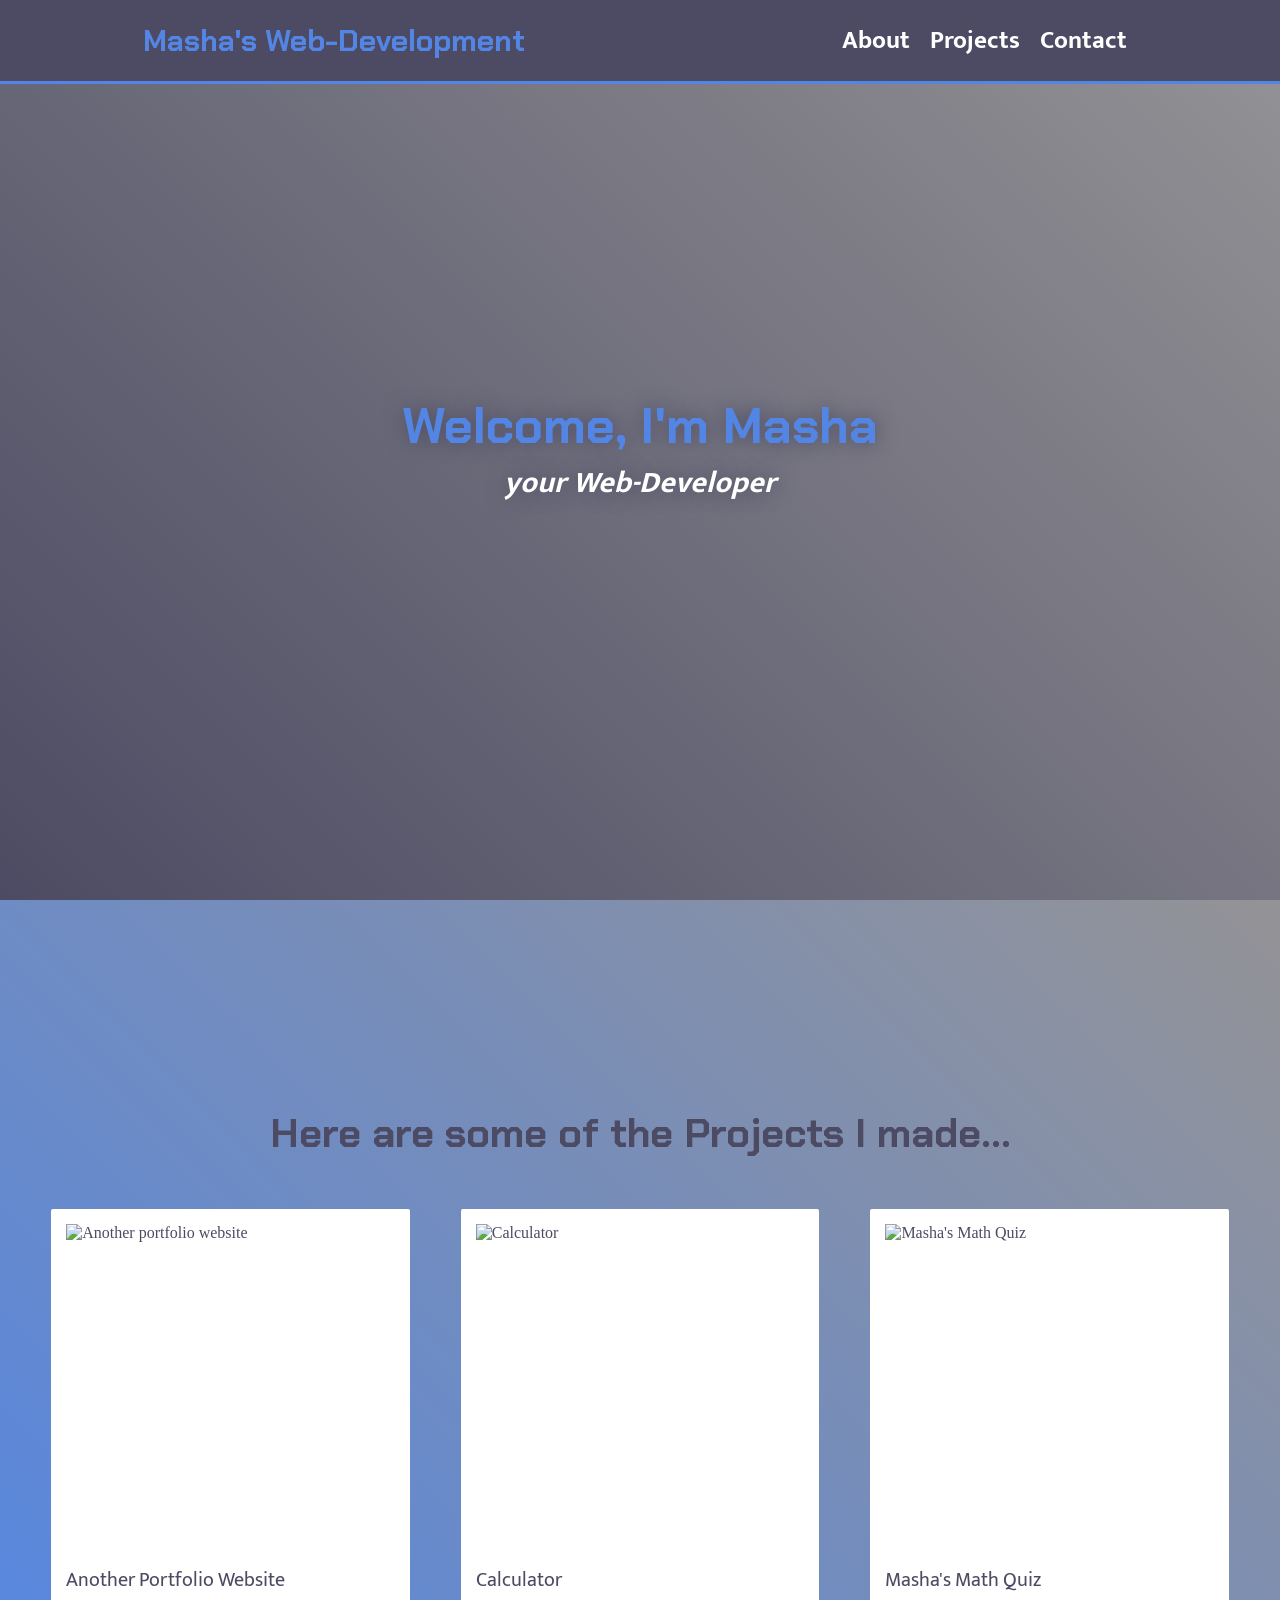
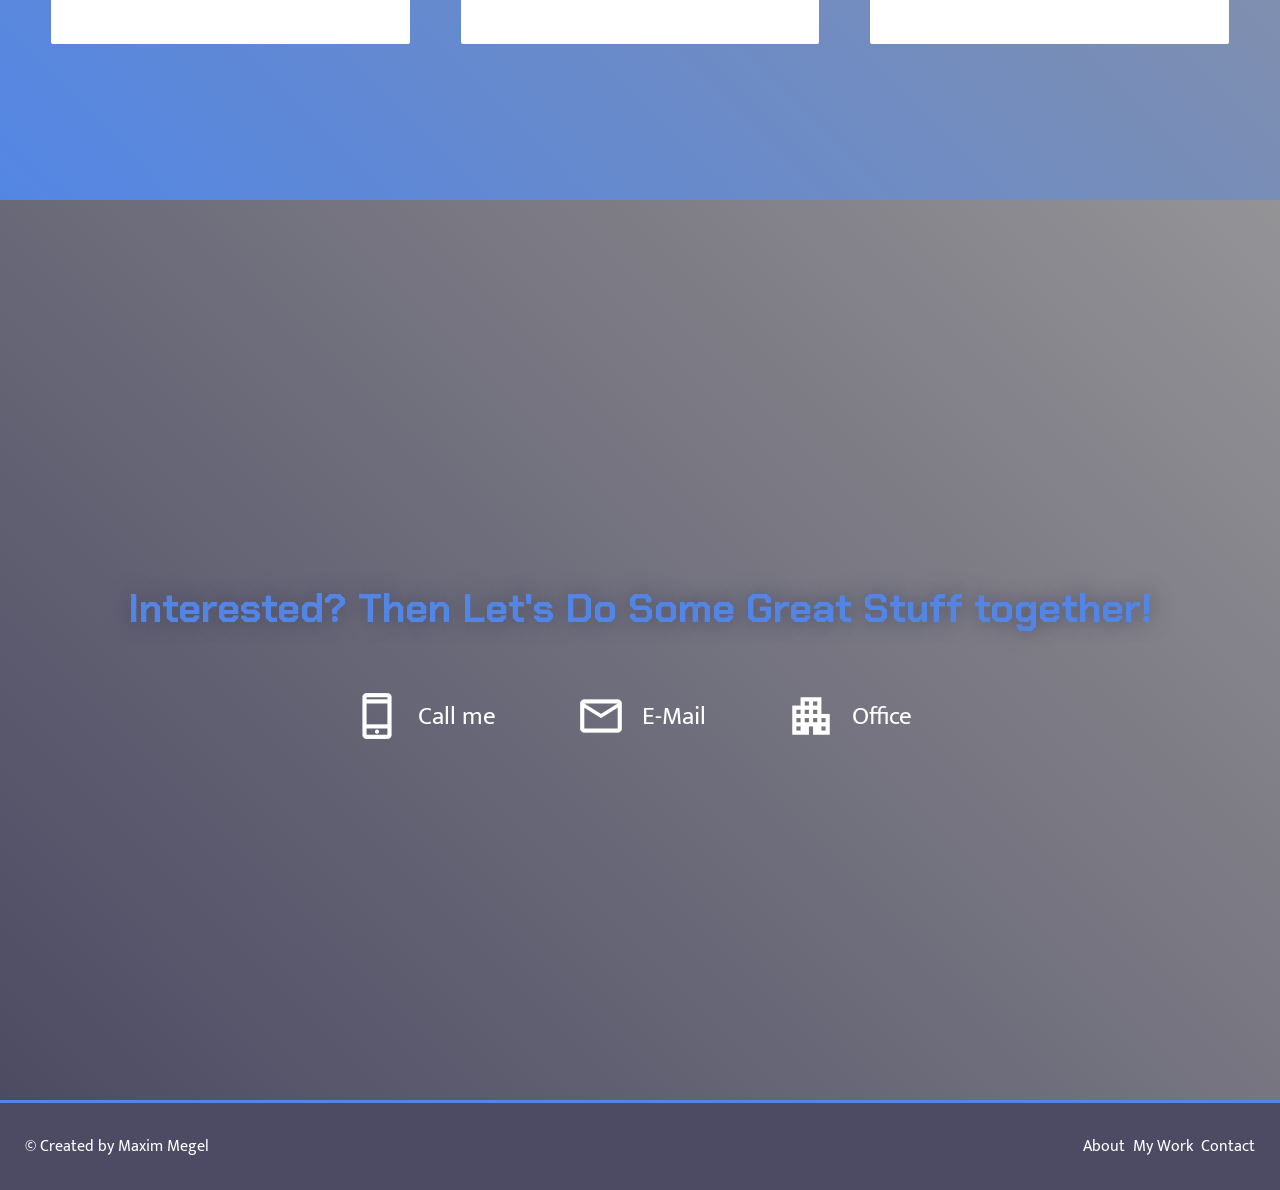
==== index.html @ 79038573 "Add files via upload" ====
<!DOCTYPE html>
<html lang="en">

<head>
    <meta charset="UTF-8">
    <meta name="viewport" content="width=device-width, initial-scale=1.0">
    <meta name="description" content="Maxim Megel Portfolio">
    <meta name="keywords" content="HTML, CSS, JavaScript">
    <meta name="author" content="Maxim Megel">
    <title>MM's Portfolio Website</title>
    <link rel="stylesheet" href="styles.css">
    <link rel="preconnect" href="https://fonts.googleapis.com">
    <link rel="preconnect" href="https://fonts.gstatic.com" crossorigin>
    <link href="https://fonts.googleapis.com/css2?family=Mukta:wght@400;700&family=Roboto+Condensed:ital,wght@0,400;0,700;1,400&display=swap" rel="stylesheet">
    <link rel="preconnect" href="https://fonts.googleapis.com">
    <link rel="preconnect" href="https://fonts.gstatic.com" crossorigin>
    <link href="https://fonts.googleapis.com/css2?family=Chakra+Petch:wght@700&display=swap" rel="stylesheet">
    <link rel="stylesheet" href="https://fonts.googleapis.com/css2?family=Material+Symbols+Outlined:opsz,wght,FILL,GRAD@20..48,100..700,0..1,-50..200">
</head>

<body>
    <header id="navbar">
        <div class="main-container-header">
            <h2>Masha's Web-Development</h2>
            <nav id="navbar">
                <ul>
                    <li>
                        <a href="#welcome-section">About</a></li>
                    <li>
                        <a href="#projects">Projects</a></li>
                    <li>
                        <a href="#contact">Contact</a></li>
                </ul>
            </nav>
        </div>
    </header>
    <main>
        <section id="welcome-section">
            <h1>Welcome, I'm Masha</h1>
            <p>your Web-Developer</p>
        </section>
        <section id="projects">
            <h2>Here are some of the Projects I made...</h2>
            <div class="project-container">


                <a href="https://www.freecodecamp.org/fcc31172ef5-6c71-417d-973d-f099c525a59e" class="project project-tile" target="_blank">
                    <img src="https://mashasspiel.000webhostapp.com/Screenshot%202023-11-22%20202321.png" alt="Another portfolio website">
                    <p>Another Portfolio Website</p>
                </a>


                <a href="https://www.freecodecamp.org/fcc31172ef5-6c71-417d-973d-f099c525a59e" class="project project-tile" target="_blank">
                    <img src="https://mashasspiel.000webhostapp.com/Screenshot%202023-11-22%20202707.png" alt="Calculator">
                    <p>Calculator</p>

                </a>
                <a href="https://www.freecodecamp.org/fcc31172ef5-6c71-417d-973d-f099c525a59e" class="project project-tile" target="_blank">
                    <img src="https://mashasspiel.000webhostapp.com/Screenshot%202023-11-22%20203024.png" alt="Masha's Math Quiz">
                    <p>Masha's Math Quiz</p>

                </a>
            </div>
        </section>
        <section id="contact">
            <h2>Interested? Then Let's Do Some Great Stuff together!</h2>
            <div class="contacts">
                <a href="https://www.freecodecamp.org/fcc31172ef5-6c71-417d-973d-f099c525a59e" target="_blank"><span class="material-symbols-outlined">
                phone_iphone
                </span>
            <p>Call me</p>
            </a>
                <a href="https://www.freecodecamp.org/fcc31172ef5-6c71-417d-973d-f099c525a59e" target="_blank"><span class="material-symbols-outlined">
                    mail
                    </span>
            <p>E-Mail</p>
            </a>
                <a href="https://www.freecodecamp.org/fcc31172ef5-6c71-417d-973d-f099c525a59e" target="_blank" id="profile-link"> <span class="material-symbols-outlined">
                        apartment
                        </span>
                    <p>Office</p>
                </a>
            </div>
        </section>
    </main>
    <footer>
        <p>&copy; Created by Maxim Megel</p>
        <ul>
            <li><a href="#welcome-section">About</a></li>
            <li><a href="#projects">My Work</a></li>
            <li><a href="#contact">Contact</a></li>
        </ul>
    </footer>
</body>

</html>
---- styles.css ----
* {
    box-sizing: border-box;
    margin: 0;
    padding: 0;
}

:root {
    --main-color: white;
    --sub-main-color: #4c4b63;
    --gray: #949396;
    --highlite-color: #5386e4;
    --title-font: 'Mukta', sans-serif;
    --welcome-font: 'Chakra Petch', sans-serif;
}

html {
    scroll-behavior: smooth;
}

body {
    background-color: var(--main-color);
}


/*---- Header ----*/

header {
    display: flex;
    justify-content: center;
    background-color: var(--sub-main-color);
    position: fixed;
    top: 0;
    width: 100%;
    z-index: 999;
    border-bottom: 3px solid var(--highlite-color);
}

.main-container-header {
    width: 100%;
    display: flex;
    justify-content: space-between;
}

.main-container-header h2 {
    font-size: 30px;
    font-family: var(--welcome-font);
    font-weight: bold;
    color: var(--highlite-color);
    align-self: center;
    margin-left: 15px;
    text-align: center;
}

header nav ul {
    display: flex;
    list-style-type: none;
    justify-content: center;
    margin-right: 15px;
    margin-left: 15px;
}

header nav ul a {
    text-decoration: none;
    color: var(--main-color);
    font-size: 25px;
    font-family: var(--title-font);
    padding: 20px 10px 20px 10px;
    display: block;
    font-weight: bold;
}

header nav ul a:hover {
    background-color: var(--highlite-color);
    color: var(--sub-main-color);
    transition: 0.4s;
}


/*---- Welcome Section ----*/

#welcome-section {
    background: linear-gradient(45deg, var(--sub-main-color), var(--gray));
    height: 100vh;
    display: flex;
    flex-direction: column;
    justify-content: center;
    align-items: center;
}

h1 {
    font-size: 50px;
    font-family: var(--welcome-font);
    font-weight: bold;
    color: var(--highlite-color);
    text-shadow: 0 0 20px var(--sub-main-color);
    text-align: center;
}

#welcome-section p {
    color: var(--main-color);
    font-size: 30px;
    font-family: var(--title-font);
    font-style: italic;
    font-weight: bold;
    text-shadow: 0 0 20px var(--sub-main-color);
    text-align: center;
}


/*---- Project Section ----*/

#projects {
    background: linear-gradient(45deg, var(--highlite-color), var(--gray));
    display: flex;
    justify-content: center;
    flex-direction: column;
    align-items: flex-start;
    min-height: 100vh;
}

#projects h2 {
    font-size: 2.5rem;
    font-family: var(--welcome-font);
    font-weight: bold;
    color: var(--sub-main-color);
    align-self: center;
    margin-top: 50px;
    margin-bottom: 50px;
    text-align: center;
}

.project-container {
    display: flex;
    justify-content: space-evenly;
    width: 100%;
}

.project {
    padding: 15px;
    height: 435px;
    width: 28%;
    background-color: var(--main-color);
    border-radius: 2px;
    display: flex;
    flex-direction: column;
    justify-content: space-between;
    transition: 0.5s;
    text-decoration: none;
    color: var(--sub-main-color);
}

.project p {
    font-size: 20px;
    padding: 2rem 0;
    font-family: var(--title-font);
}

.project img {
    height: calc(100% - 6.8rem);
    width: 100%;
    object-fit: cover;
}

.project:hover {
    background-color: #949396;
}

.project:hover p {
    color: var(--main-color)
}


/*---- Project Section ----*/

#contact {
    height: 100vh;
    background: linear-gradient(45deg, var(--sub-main-color), var(--gray));
    display: flex;
    flex-direction: column;
    justify-content: center;
    align-items: center;
}

#contact h2 {
    font-size: 2.5rem;
    font-family: var(--welcome-font);
    font-weight: bold;
    color: var(--highlite-color);
    align-self: center;
    margin-top: 50px;
    margin-bottom: 30px;
    text-align: center;
    text-shadow: 0 0 20px var(--sub-main-color);
    width: 100%;
}

.contacts {
    display: flex;
}

#contact a {
    text-decoration: none;
    display: flex;
    align-items: center;
    padding: 1rem 2rem;
    transition: 0.5s;
}

#contact a:hover {
    transform: translateY(10px);
    text-shadow: 0px 0px 2px var(--main-color);
}

#contact p {
    font-family: var(--title-font);
    color: var(--main-color);
    display: inline-block;
    font-size: 25px;
    padding: 1rem 1rem;
}

.material-symbols-outlined {
    font-variation-settings: 'FILL' 0, 'wght' 400, 'GRAD' 0, 'opsz' 24;
    font-size: 50px !important;
    color: white;
    display: inline-block;
}


/*---- Footer ----*/

footer {
    height: 10vh;
    background-color: var(--sub-main-color);
    border-top: 3px solid var(--highlite-color);
    display: flex;
    justify-content: space-between;
    align-items: center;
    padding: 25px;
}

footer ul {
    list-style-type: none;
    display: flex;
    gap: 0.5rem;
}

footer a,
footer p {
    font-family: var(--title-font);
    font-size: 1rem;
    text-decoration: none;
    color: var(--main-color);
}


/*---- Media Query ----*/

@media only screen and (min-width: 1024px) {
    .main-container-header {
        width: 1024px;
    }
}

@media only screen and (max-width: 1030px) {
    .project-container {
        flex-direction: column;
        align-items: center;
    }
    .project {
        width: 80%;
        margin-bottom: 20px;
    }
}

@media only screen and (max-width: 768px) {
    .main-container-header {
        justify-content: center;
        flex-direction: column;
    }
    .main-container-header h2 {
        padding-top: 20px;
        margin-left: 0;
    }
    header nav ul a:hover {
        background-color: var(--sub-main-color);
        color: var(--main-color);
        transition: 0s;
    }
    .contacts {
        flex-direction: column;
    }
}
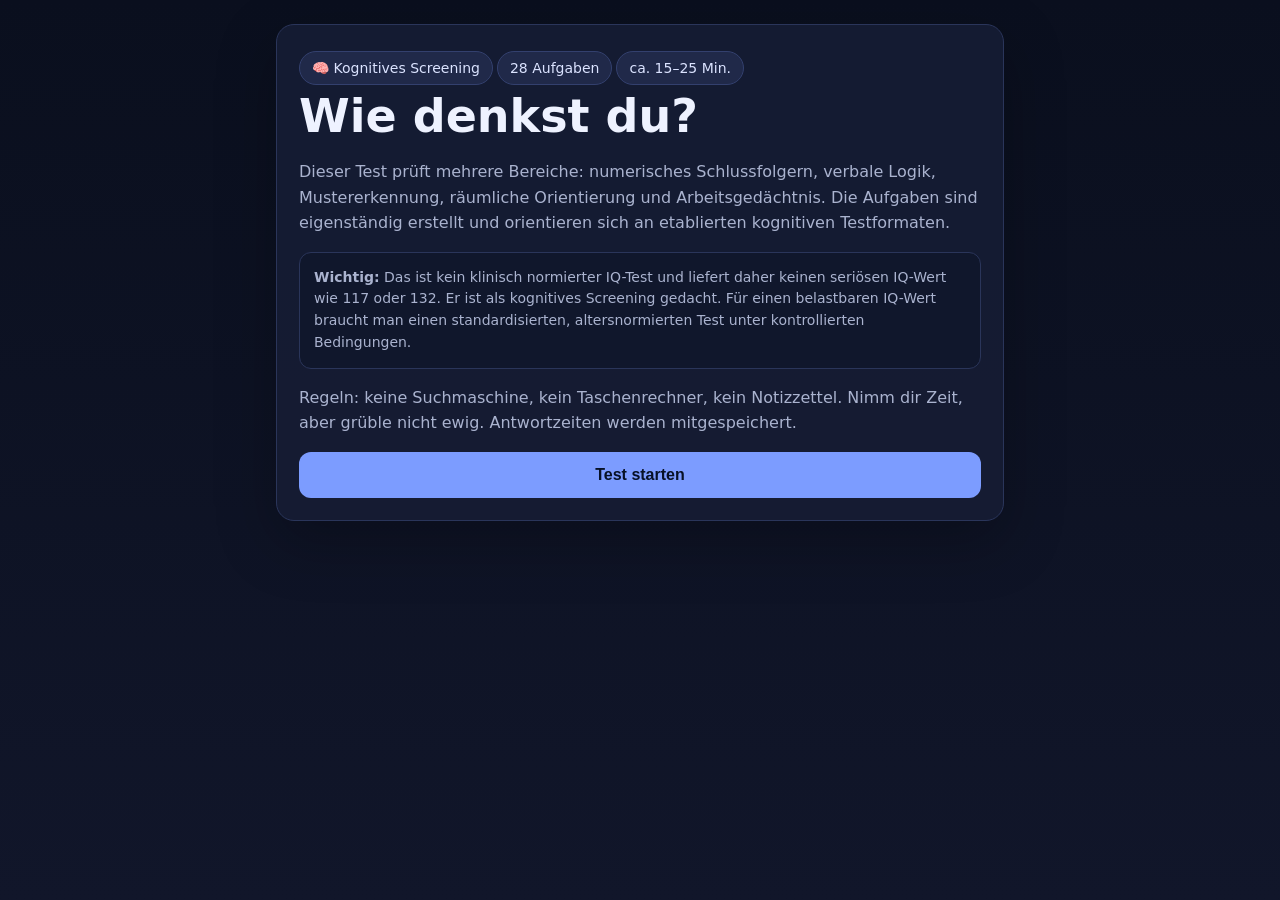
==== commit 5c0dadec: "Route branch root to cognitive screening" ====
--- a/index.html
+++ b/index.html
@@ -1,96 +1 @@
-<!DOCTYPE html>
-<html lang="en">
-
-<head>
-    <meta charset="UTF-8">
-    <meta name="viewport" content="width=device-width, initial-scale=1.0">
-    <meta name="description" content="Maxim Megel Portfolio">
-    <meta name="keywords" content="HTML, CSS, JavaScript">
-    <meta name="author" content="Maxim Megel">
-    <title>MM's Portfolio Website</title>
-    <link rel="stylesheet" href="styles.css">
-    <link rel="preconnect" href="https://fonts.googleapis.com">
-    <link rel="preconnect" href="https://fonts.gstatic.com" crossorigin>
-    <link href="https://fonts.googleapis.com/css2?family=Mukta:wght@400;700&family=Roboto+Condensed:ital,wght@0,400;0,700;1,400&display=swap" rel="stylesheet">
-    <link rel="preconnect" href="https://fonts.googleapis.com">
-    <link rel="preconnect" href="https://fonts.gstatic.com" crossorigin>
-    <link href="https://fonts.googleapis.com/css2?family=Chakra+Petch:wght@700&display=swap" rel="stylesheet">
-    <link rel="stylesheet" href="https://fonts.googleapis.com/css2?family=Material+Symbols+Outlined:opsz,wght,FILL,GRAD@20..48,100..700,0..1,-50..200">
-</head>
-
-<body>
-    <header id="navbar">
-        <div class="main-container-header">
-            <h2>Masha's Web-Development</h2>
-            <nav id="navbar">
-                <ul>
-                    <li>
-                        <a href="#welcome-section">About</a></li>
-                    <li>
-                        <a href="#projects">Projects</a></li>
-                    <li>
-                        <a href="#contact">Contact</a></li>
-                </ul>
-            </nav>
-        </div>
-    </header>
-    <main>
-        <section id="welcome-section">
-            <h1>Welcome, I'm Masha</h1>
-            <p>your Web-Developer</p>
-        </section>
-        <section id="projects">
-            <h2>Here are some of the Projects I made...</h2>
-            <div class="project-container">
-
-
-                <a href="https://www.freecodecamp.org/fcc31172ef5-6c71-417d-973d-f099c525a59e" class="project project-tile" target="_blank">
-                    <img src="https://mashasspiel.000webhostapp.com/Screenshot%202023-11-22%20202321.png" alt="Another portfolio website">
-                    <p>Another Portfolio Website</p>
-                </a>
-
-
-                <a href="https://www.freecodecamp.org/fcc31172ef5-6c71-417d-973d-f099c525a59e" class="project project-tile" target="_blank">
-                    <img src="https://mashasspiel.000webhostapp.com/Screenshot%202023-11-22%20202707.png" alt="Calculator">
-                    <p>Calculator</p>
-
-                </a>
-                <a href="https://www.freecodecamp.org/fcc31172ef5-6c71-417d-973d-f099c525a59e" class="project project-tile" target="_blank">
-                    <img src="https://mashasspiel.000webhostapp.com/Screenshot%202023-11-22%20203024.png" alt="Masha's Math Quiz">
-                    <p>Masha's Math Quiz</p>
-
-                </a>
-            </div>
-        </section>
-        <section id="contact">
-            <h2>Interested? Then Let's Do Some Great Stuff together!</h2>
-            <div class="contacts">
-                <a href="https://www.freecodecamp.org/fcc31172ef5-6c71-417d-973d-f099c525a59e" target="_blank"><span class="material-symbols-outlined">
-                phone_iphone
-                </span>
-            <p>Call me</p>
-            </a>
-                <a href="https://www.freecodecamp.org/fcc31172ef5-6c71-417d-973d-f099c525a59e" target="_blank"><span class="material-symbols-outlined">
-                    mail
-                    </span>
-            <p>E-Mail</p>
-            </a>
-                <a href="https://www.freecodecamp.org/fcc31172ef5-6c71-417d-973d-f099c525a59e" target="_blank" id="profile-link"> <span class="material-symbols-outlined">
-                        apartment
-                        </span>
-                    <p>Office</p>
-                </a>
-            </div>
-        </section>
-    </main>
-    <footer>
-        <p>&copy; Created by Maxim Megel</p>
-        <ul>
-            <li><a href="#welcome-section">About</a></li>
-            <li><a href="#projects">My Work</a></li>
-            <li><a href="#contact">Contact</a></li>
-        </ul>
-    </footer>
-</body>
-
-</html>+<!doctype html><html lang="de"><head><meta charset="utf-8"><meta http-equiv="refresh" content="0; url=./cognitive-test/index.html"><meta name="viewport" content="width=device-width,initial-scale=1"><title>Kognitives Screening</title><script>location.replace('./cognitive-test/index.html');</script></head><body><p>Weiter zum <a href="./cognitive-test/index.html">kognitiven Screening</a>…</p></body></html>
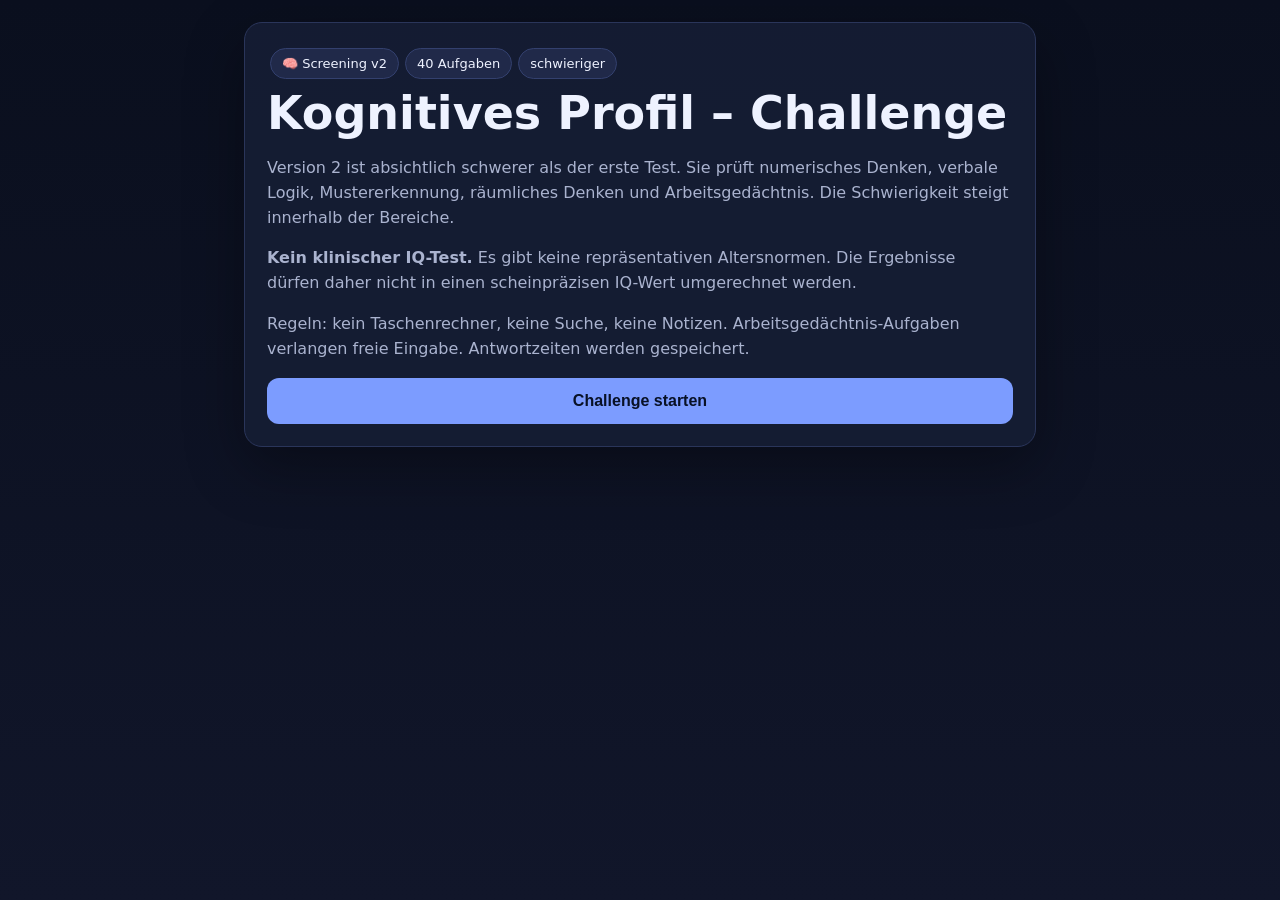
==== commit 2bc5328c: "Route root to cognitive screening v2" ====
--- a/index.html
+++ b/index.html
@@ -1 +1 @@
-<!doctype html><html lang="de"><head><meta charset="utf-8"><meta http-equiv="refresh" content="0; url=./cognitive-test/index.html"><meta name="viewport" content="width=device-width,initial-scale=1"><title>Kognitives Screening</title><script>location.replace('./cognitive-test/index.html');</script></head><body><p>Weiter zum <a href="./cognitive-test/index.html">kognitiven Screening</a>…</p></body></html>+<!doctype html><html lang="de"><head><meta charset="utf-8"><meta http-equiv="refresh" content="0; url=./cognitive-v2/index.html"><meta name="viewport" content="width=device-width,initial-scale=1"><title>Kognitives Screening v2</title><script>location.replace('./cognitive-v2/index.html');</script></head><body><p>Weiter zum <a href="./cognitive-v2/index.html">kognitiven Screening v2</a>…</p></body></html>
